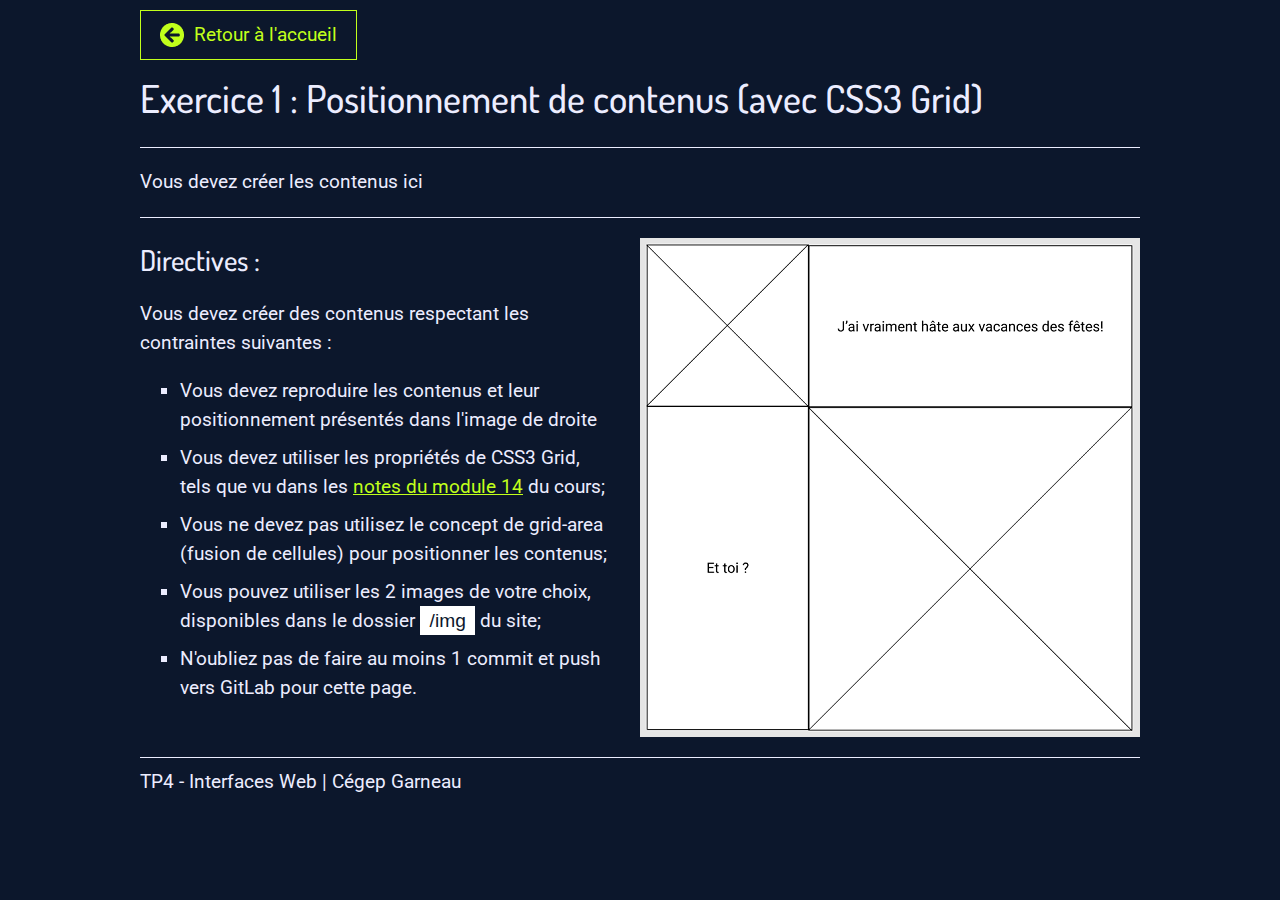
==== tp4-site-git/exercice1.html @ 9afc836f "Ajout des fichiers de bases" ====
<!DOCTYPE html>

<html lang="fr">

<head>
	<meta charset="utf-8" />
	<title>TP4-Git-Grid</title>
	<meta name="description" content="Travail pratique 4 : Utilisation de Grid et Git">
	<meta name="viewport" content="width=device-width, initial-scale=1">

	<link rel="stylesheet" href="css/normalize.css">
	<link rel="stylesheet" href="css/styles.css">
</head>

<body>
	<header>
		<div class="container">
			<a href="index.html" class="btn"> 
				<img src="img/directives/icon-fleche.png" alt="Icon">
				Retour à l'accueil
			</a>
		</div>
	</header>

	<main class="container">
		<h1>Exercice 1 : Positionnement de contenus (avec CSS3 Grid) </h1>
		
		<section id="sect-reponse" class="border-top">

			Vous devez créer les contenus ici

		</section>

		<section id="sect-directives" class="border-top flex">
			<div>
				<h2>Directives :</h2>
				<p>Vous devez créer des contenus respectant les contraintes suivantes :
				</p>
				<ul class="list-check">
					<li>Vous devez reproduire les contenus et leur positionnement présentés dans l'image de droite</li>
					<li>Vous devez utiliser les propriétés de CSS3 Grid, tels que vu dans les
						<a target="_blank"
							href="https://docs.google.com/presentation/d/1ccAz1B-zRTWn_a_DYQfy4F4-Ks3LwpBKn2KyEWm3QBo/edit?usp=sharing">notes
							du module 14</a> du cours;</li>
					<li>Vous ne devez pas utilisez le concept de grid-area (fusion de cellules) pour positionner les contenus;</li>
					<li>Vous pouvez utiliser les 2 images de votre choix, disponibles dans le dossier <span>/img</span> du site;</li>
					<li>N'oubliez pas de faire au moins 1 commit et push vers GitLab pour cette page.</li>
				</ul>
			</div>
			<img src="img/directives/contenus.PNG" alt="Contenu dans Grid">
		</section>

	</main>

	<footer>
		<p class="container border-top">TP4 - Interfaces Web | Cégep Garneau</p>
	</footer>
	
</body>

</html>
---- tp4-site-git/css/styles.css ----
@import url("https://fonts.googleapis.com/css2?family=Dosis:wght@500&family=Roboto&display=swap");

/* -------------------------------- */
/* ----------- GÉNÉRAL ------------ */
/* -------------------------------- */

* {
	box-sizing: border-box;
}

.container {
	width: 90%;
	max-width: 1000px;
	margin: 0 auto;
}

.flex{
	display: flex;
	align-items: flex-start;
}
.flex img{
	margin-left: 30px ;
}

section{
	padding: 20px 0;
	clear: both;
}

img {
	max-width: 100%;
}

.fr{
	float: right;
	margin: 20px;
	text-align: center;
	font-size: 0.8rem;
}

.border-top {
	border-top: 1px solid;
}

/* Typographie */

body {
	font-family: "Roboto", sans-serif;
	color: #ecedff;
	line-height: 1.5;
	background-color: #0c172c;
	font-size: 1.2rem;
}

h1,
h2,
h3,
h4,
h5,
h6 {
	font-family: "Dosis", sans-serif;
	font-weight: 500;
}
h1, h2 {
	margin: 0 0 0.5em 0;
}
h3{
	font-size: 2rem;
}
a {
	color: #c1ff1b;
}
a:hover {
	opacity: 0.9;
}

.btn {
	display: inline-flex;
	text-decoration: none;
	border: 1px solid;
	transition: margin 0.3s;
	padding: 0.5em 1em;
	text-align: center;
	align-items: center;
}
.btn img {
	margin-right: 0.5em;
}
.btn:hover {
	margin-left: 0.5rem;
}

table {
	text-align: left;
}
th {
	font-weight: 400;
	padding: 0.2em 1em 0.2em 0;
}
td, span {
	font-family: 'Lucida Console', 'Lucida Sans Regular', 'Lucida Grande', 'Lucida Sans Unicode', Geneva, Verdana, sans-serif;
	background-color: #fff;
	color: #0c172c;
	padding: 0.2em 0.5em;
}

.list-check{
	list-style-type: square;
}
.list-check li{
	margin-bottom: 0.5em;
}

/* -------------------------------------- */
/* ------- HEADER / NAV / FOOTER -------- */
/* -------------------------------------- */

header h1{
	margin-bottom: 0;
}
header, footer p {
	padding: 10px 0;
}


.nav-exercices ul {
	padding: 0;
	display: flex;
	justify-content: space-between;
	list-style-type: none;
	margin: 40px 0;
}
.nav-exercices li {
	width: 32%;
}
.nav-exercices a {
	display: block;
	text-align: center;
	border: 1px solid;
	text-decoration: none;
	transition: transform 0.1s;
	min-height: 100%;
	padding: 0 30px 20px;
}
.nav-exercices a:hover {
	background-color: #c2ff1b28;
	transform: scale(1.1);
	transition: all 0.2s;
}

/* --------------------------- */
/* ------- EXERCICE 1 -------- */
/* --------------------------- */


/* --------------------------- */
/* ------- EXERCICE 2 -------- */
/* --------------------------- */


/* --------------------------- */
/* ------- EXERCICE 3 -------- */
/* --------------------------- */

@media print {

}
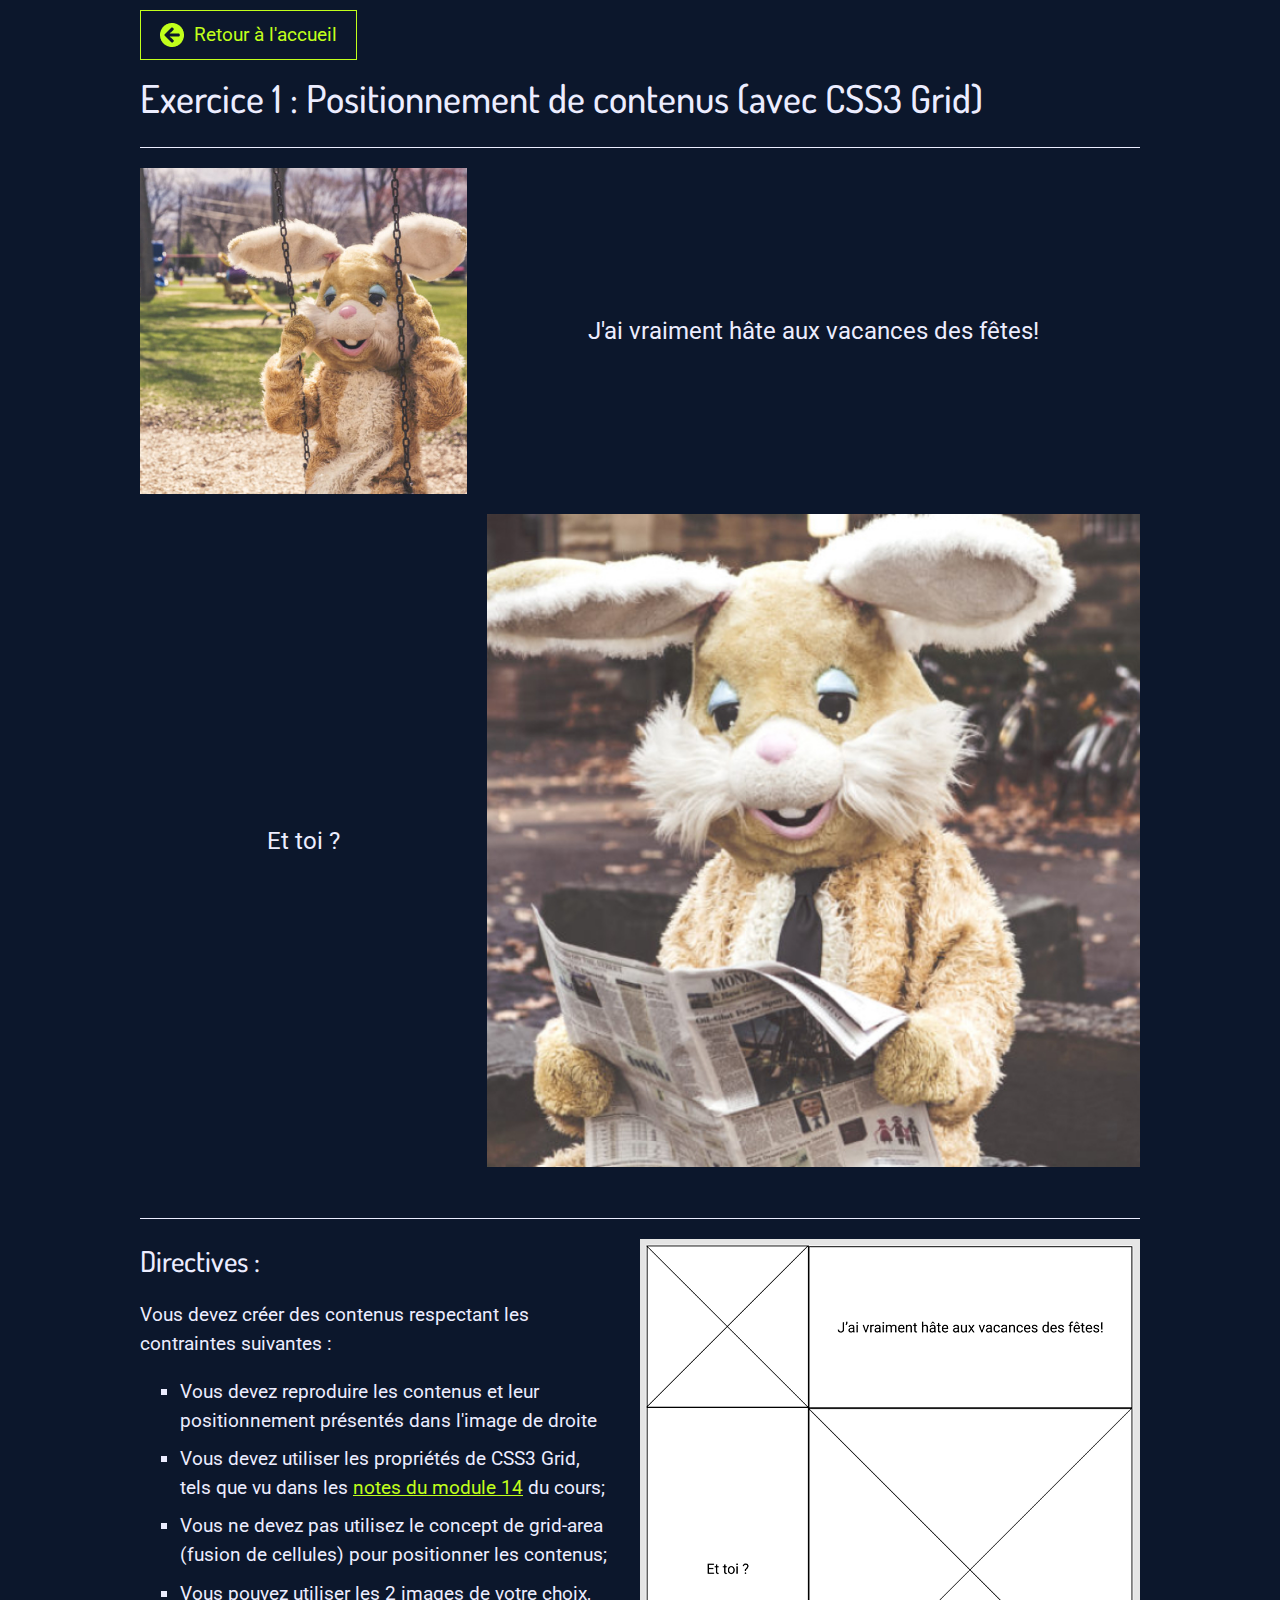
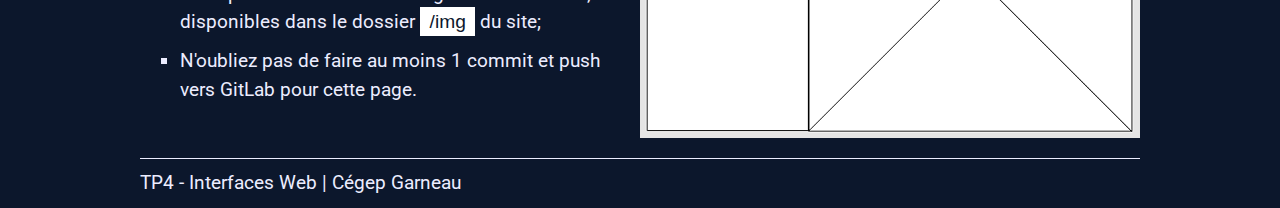
==== commit abb72c5d: "Ajout de l'exercice 1" ====
--- a/tp4-site-git/exercice1.html
+++ b/tp4-site-git/exercice1.html
@@ -27,7 +27,12 @@
 		
 		<section id="sect-reponse" class="border-top">
 
-			Vous devez créer les contenus ici
+			<div class="grid">
+				<div class="img"><img src="img/lapin.jpg" alt="Mascotte de lapin sur une balancoire"></div>
+				<div class="txt"><p>J'ai vraiment hâte aux vacances des fêtes!</p></div>
+				<div class="txt"><p>Et toi ?</p></div>
+				<div class="img"><img src="img/journal.jpg" alt="Mascotte de lapin lisant le journal"></div>
+			</div>
 
 		</section>
 
--- a/tp4-site-git/css/styles.css
+++ b/tp4-site-git/css/styles.css
@@ -122,6 +122,14 @@
 	padding: 10px 0;
 }
 
+.gitlab_link {
+	color: #a6db15;
+	text-decoration: none;
+}
+.gitlab_link:hover {
+	color: #81aa11;
+	text-decoration: underline;
+}
 
 .nav-exercices ul {
 	padding: 0;
@@ -152,6 +160,32 @@
 /* ------- EXERCICE 1 -------- */
 /* --------------------------- */
 
+.grid {
+	display: grid;
+	grid-template-columns: 1fr 2fr;
+	grid-template-rows: 1fr 2fr;
+	gap: 2%;
+	margin-bottom: 5%;
+}
+
+.grid div *{
+	align-items: center;
+	justify-items: center;
+	text-align: center;
+	font-size: 1.5rem;
+	vertical-align: middle;
+	width: 100%;
+}
+
+.txt {
+	margin: auto;
+}
+
+.grid > .img:hover {
+	box-shadow: 0px 0px 20px -2px #445679;
+	transform: scale(1.05);
+	transition: all 0.4s;
+}
 
 /* --------------------------- */
 /* ------- EXERCICE 2 -------- */
